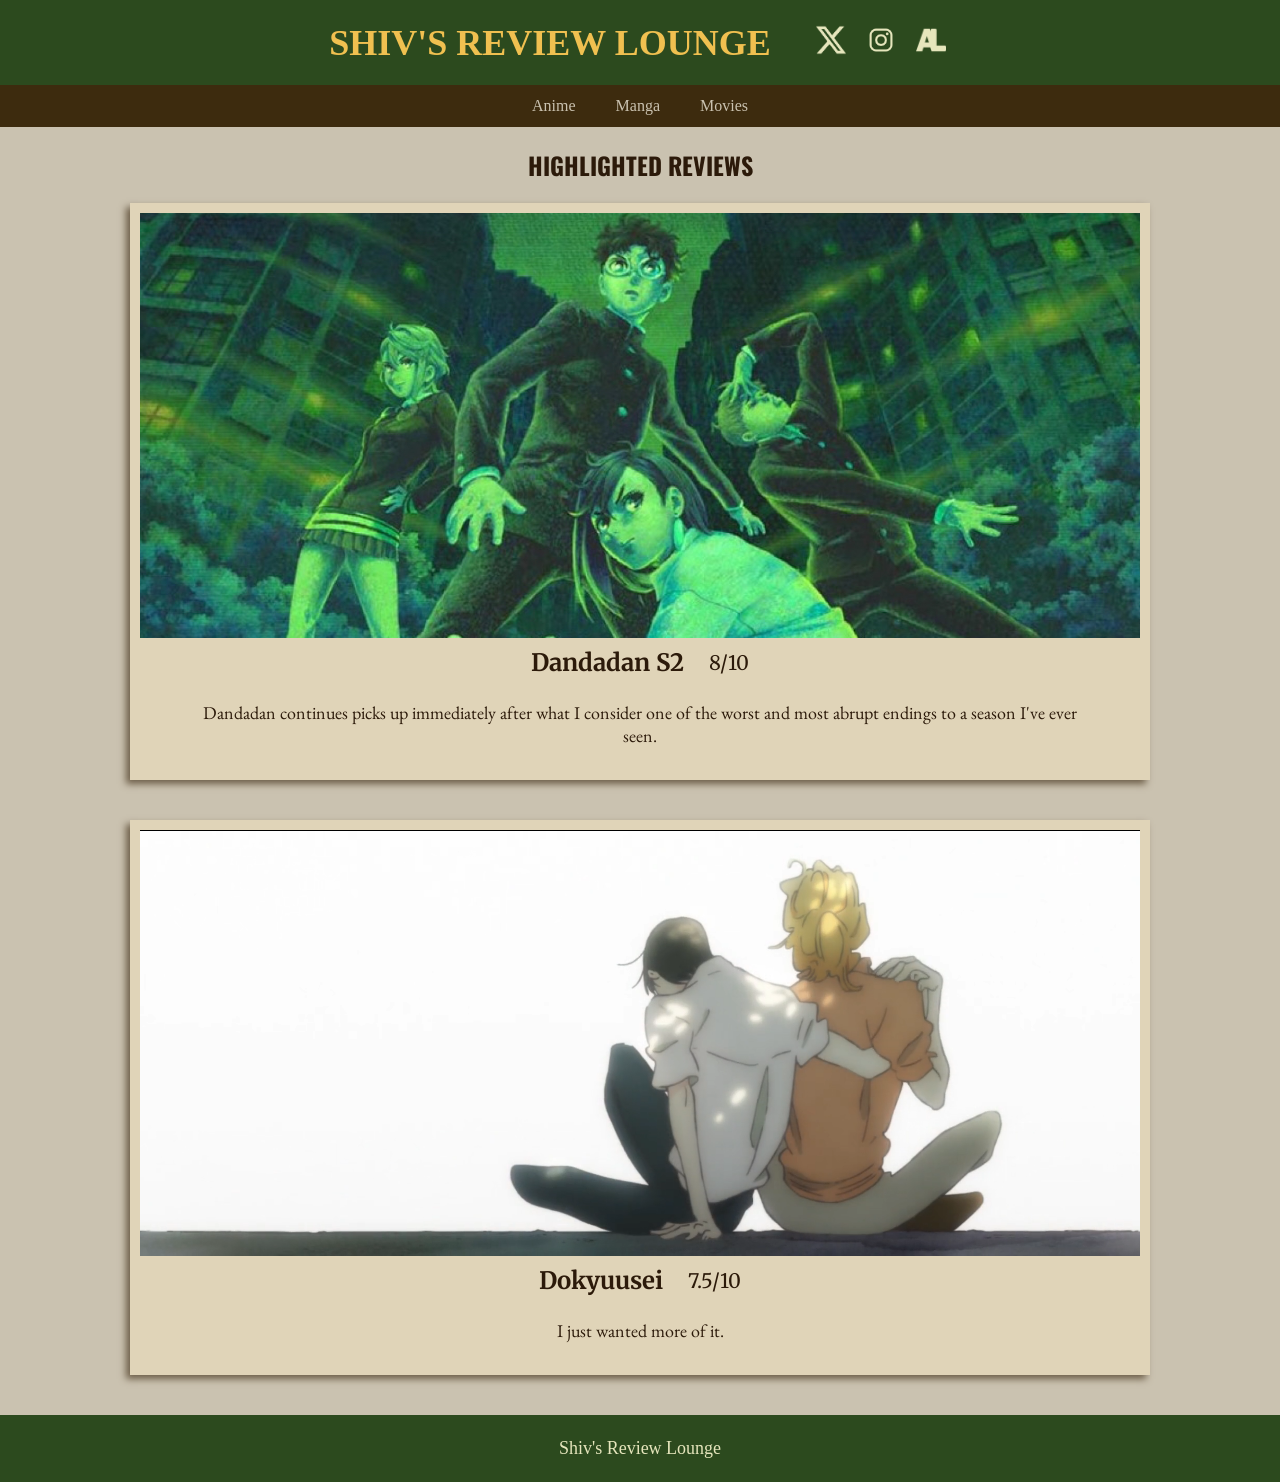
==== index.html @ e3e48439 "removing review-page folder completely" ====
<!DOCTYPE html>
<html lang="en">
    
<head>
    <meta charset="UTF-8">
    <meta name="viewport" content="width=device-width, initial-scale=1.0">
    <title>Shiv's Review Lounge</title>
    <link rel="stylesheet" href="css/style_1.css">
    <link href="https://fonts.googleapis.com/css2?family=Roboto&display=swap" rel="stylesheet">
    <link href="https://fonts.googleapis.com/css2?family=Oswald&display=swap" rel="stylesheet">
    <link href="https://fonts.googleapis.com/css2?family=EB+Garamond&display=swap" rel="stylesheet">
    <link href="https://fonts.googleapis.com/css2?family=Merriweather&display=swap" rel="stylesheet">
</head>

<body>

    <header>
        <h1>SHIV'S REVIEW LOUNGE</h1>
        <div class="social-links">
            <ul>
            <li><a href="https://x.com/s___hiv"><img src="images/twitter.webp" alt="X (Twitter)" width="30" height="30"></a></li>
            <li><a href="https://www.instagram.com/_s_hiv_/"><img src="images/ig_logo.webp" alt="Instagram" width="30" height="30"></a></li>
            <li><a href="https://anilist.co/user/sh1v/"><img src="images/anilist_logo_icon.webp" alt="Anilist" width="30" height="30"></a></li>
            </ul>
        </div>
    </header>


    <nav>
        <ul>
            <li><a href="reviews/anime/">Anime</a></li>
            <li><a href="reviews/manga/">Manga</a></li>
            <li><a href="reviews/movies/">Movies</a></li>
        </ul>
    </nav>


    <main>
    <h2>HIGHLIGHTED REVIEWS</h2>
    <section>

    <article class="review-card">
    <img src="images/ddd_s2_img.png" alt="Dandadan Season 2 cover">
        <div class="review-info">
            <div class="review-header">
                <h2><a href="reviews/anime/dandadan_S2.html">Dandadan S2</a></h2>
                <span class="score">8/10</span>
            </div> 
        <p>Dandadan continues picks up immediately after what I consider one of the worst and most abrupt endings to a season I've ever seen.</p>
        </div>
    </article>

    <article class="review-card">
    <img src="images/Dokyuusei.png" alt="Dokyusei cover">
        <div class="review-info">
            <div class="review-header">
                 <h2><a href="reviews/movies/Dokyuusei.html">Dokyuusei</a></h2>
                  <span class="score">7.5/10</span>
            </div>
        <p>I just wanted more of it.</p>
        </div>
    </article>
    
    </section>
    </main>

    <footer>
        <p>Shiv's Review Lounge </p>
    </footer>


</body>
</html>
---- css/style_1.css ----
:root {
    --bg-color: #cac2b0;
    --text-color: #2c1a0a;
    --accent-ochre: #f0c050;
    --accent-green: #2c4a1e;
    --text-secondary: #6b4226;
    --card-bg: #e0d4b8;
    --heading-bg: #2c4a1e;
    --nav-bg: #3d2b0e;
    --accent-rust: #8b3a1a ;
    --accent-sand: #c4a882;
    --accent-moss: #4a6741;
    --accent-gold: #d4a843;
    --accent-dark-brown: #1a0d05;
    --accent-warm-white: #faf4e8;
    --socials-footer-color: #e5e5bc;
}

body {
    background-color: var(--bg-color);
    color: var(--text-color);
    font-family: Georgia, 'Times New Roman', Times, serif;
    margin: 0;
    padding: 0;
    min-height: 100vh;
    display: flex;
    flex-direction: column;
}

main {
    flex: 1;
}

header {
    background-color: var(--heading-bg);
    padding: 10px;
    display: flex;
    justify-content: center;
    gap: 20px;
    align-items: center;
    font-size: 18px;
}

header h1 {
    color: var(--accent-ochre);
    padding: 10px;
    margin: 0;
    font-family: "Book Antiqua", serif;
}   

header ul {
    display: flex;
    list-style: none;
    gap: 20px;
    padding: 15px;
    margin: 0;
}

header ul img {
    filter: invert(1) sepia(1) saturate(3) brightness(0.9);
}

nav{
    background-color: var(--nav-bg) ;
}

nav ul {
    display: flex;
    list-style: none;
    gap: 20px;
    overflow: hidden;
    margin: 0;
    padding: 0;   
    justify-content: center;
}

nav ul li a {
  display: block;
  color: var(--bg-color);
  text-align: center;
  padding: 12px 10px;
  text-decoration: none;
  
}

nav ul li a:hover {
    background-color: var(--text-secondary);
    color: var(--accent-sand);
}

.review-card {
    background-color: var(--card-bg);
    max-width: 1000px;
    padding: 10px;
    margin : auto ;
    margin-bottom: 40px;
    box-shadow: -4px 4px 7px #6e5f49;
}

.review-header {
    display: flex;
    justify-content: center;
    gap: 25px;
    align-items: center;
    padding: 5px;
}

.score {
    font-family:  "Merriweather";
    font-size: 20px;
}

.review-header h2 {
    margin: 0;
    display: inline;
    font-family: "merriweather", sans-serif;
}

.review-info p {
    padding: 0 50px 5px 50px;
}

main > h2 {

    text-align: center;
    font-family: "oswald", sans-serif;
}

.review-card img {
    width: 100%;
}

section h2 {
    text-decoration: none;
}

section h2 a {
    color: var(--text-color);
    text-decoration: none; 
}

section h2 a:hover {
    color: var(--text-secondary);
}

section p {
    text-align: center;
    font-family:"EB Garamond";
    font-size: 18px;
}

footer {
    background-color: var(--heading-bg);
    color: var(--socials-footer-color);
    padding: 5px;
    text-align: center;
    font-size: 18px;
}


.review-page {
    max-width: 1000px;
    margin: auto;
    padding: 20px;
}


.review-hero-overlay h1 {
    text-align: center;
    font-family: "Oswald", sans-serif;
    font-size: 50px;
    margin-top: 0;
    margin-bottom: 10px;
}

.review-page h2 {
    font-family: "Oswald", sans-serif;
    text-align: center;
}

.review-hero {
    background-size: cover;
    background-position: center;
    margin-bottom: 30px;
    
}

.review-hero-overlay {
    background-color: rgba(0, 0, 0, 0.6);
    padding: 80px 40px;
    text-align: center;
    color: var(--accent-ochre);
}

.review-page p {
    text-align: justify;
}


p.overall-score {
    text-align: center ;
    font-family: "Oswald", sans-serif;
    font-size: 30px;
    margin: 0;
}

table, th, td {
    border: 1px solid;
    vertical-align: middle;
}



td:first-child a {
    color: var(--text-color);
    text-decoration: none;
}

td {
    text-align: center;
    padding: 5px;
    font-family: "Merriweather", sans-serif;
    font-size: 16px;
}

th {
    background-color: var(--accent-sand);
    text-align: center;
    padding: 5px;
}


table {
  border-collapse: collapse;
  width: 80%;
  margin: auto;
  margin-top: 30px;
  border-color: var(--nav-bg);
}

tr:hover {
    background-color: var(--card-bg);
}

.index-page h1 {
    text-align: center;
    font-family: "Oswald", sans-serif;
}
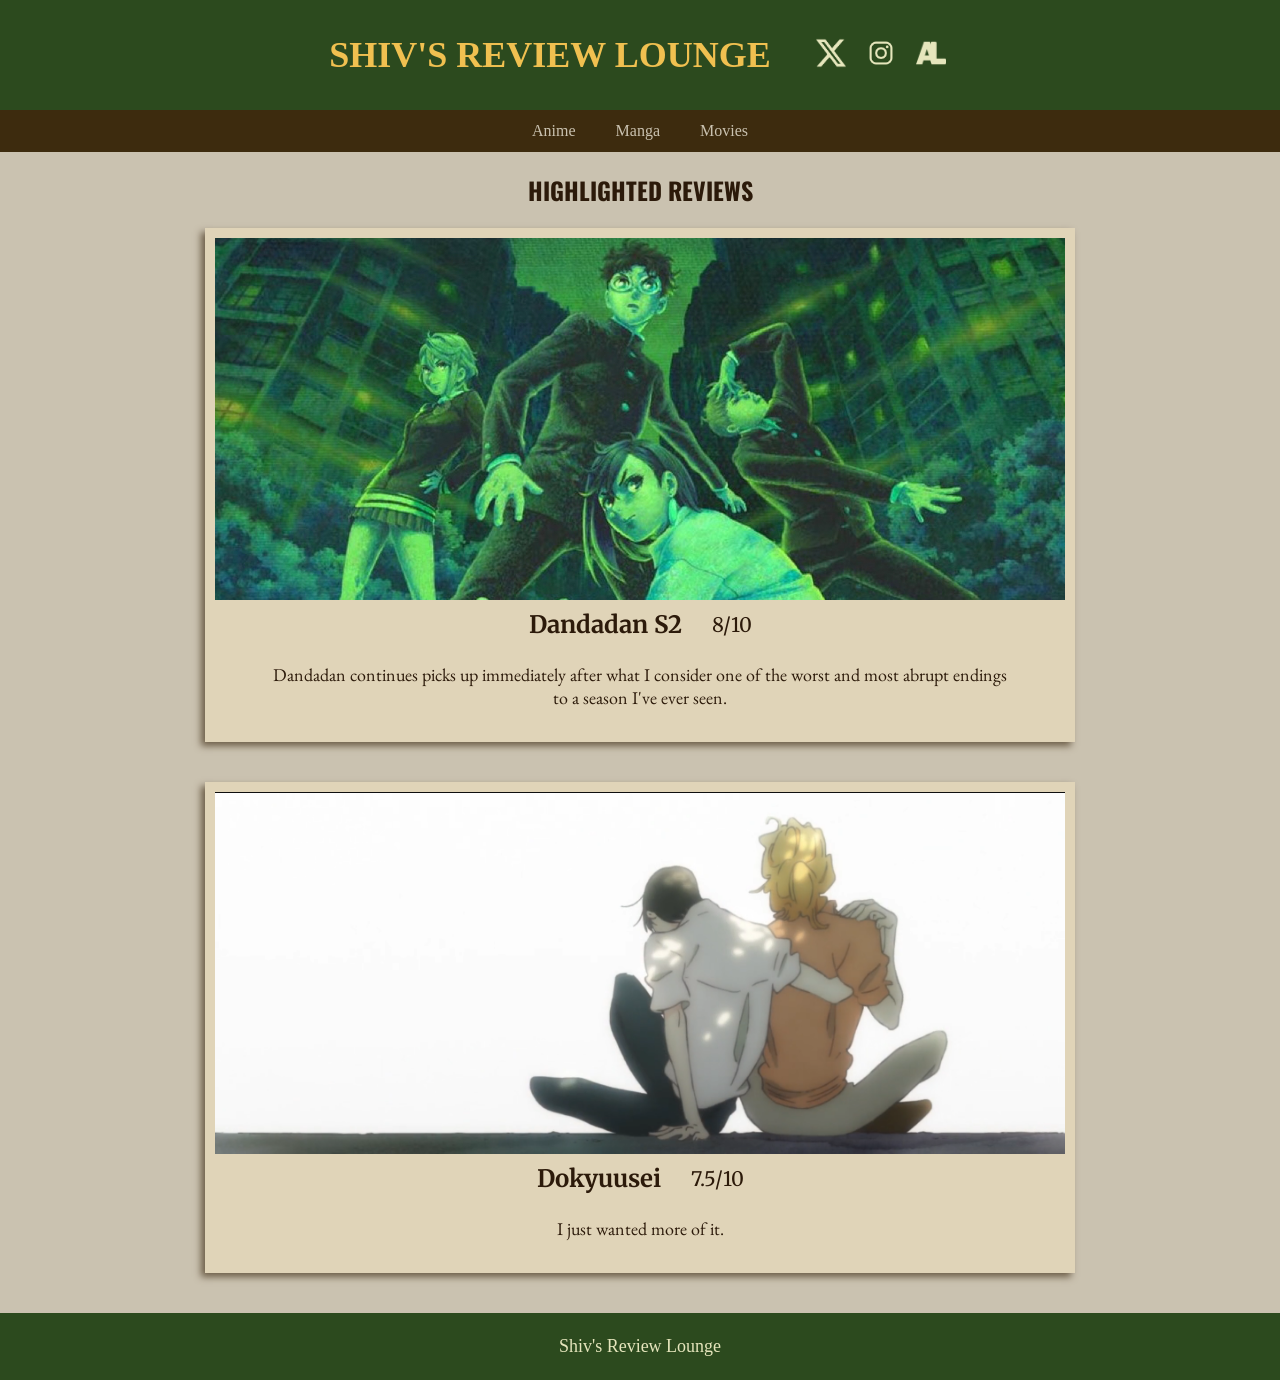
==== commit 51235101: "Fixed main index page location again" ====
--- a/index.html
+++ b/index.html
@@ -15,7 +15,7 @@
 <body>
 
     <header>
-        <h1>SHIV'S REVIEW LOUNGE</h1>
+        <h1><a href="index.html">SHIV'S REVIEW LOUNGE</a></h1>
         <div class="social-links">
             <ul>
             <li><a href="https://x.com/s___hiv"><img src="images/twitter.webp" alt="X (Twitter)" width="30" height="30"></a></li>
--- a/css/style_1.css
+++ b/css/style_1.css
@@ -41,11 +41,12 @@
     font-size: 18px;
 }
 
-header h1 {
+header h1 a {
     color: var(--accent-ochre);
     padding: 10px;
     margin: 0;
     font-family: "Book Antiqua", serif;
+    text-decoration: none;
 }   
 
 header ul {
@@ -90,7 +91,7 @@
 
 .review-card {
     background-color: var(--card-bg);
-    max-width: 1000px;
+    max-width: 850px;
     padding: 10px;
     margin : auto ;
     margin-bottom: 40px;
@@ -100,7 +101,7 @@
 .review-header {
     display: flex;
     justify-content: center;
-    gap: 25px;
+    gap: 30px;
     align-items: center;
     padding: 5px;
 }
@@ -116,6 +117,7 @@
     font-family: "merriweather", sans-serif;
 }
 
+
 .review-info p {
     padding: 0 50px 5px 50px;
 }
@@ -128,6 +130,7 @@
 
 .review-card img {
     width: 100%;
+    
 }
 
 section h2 {
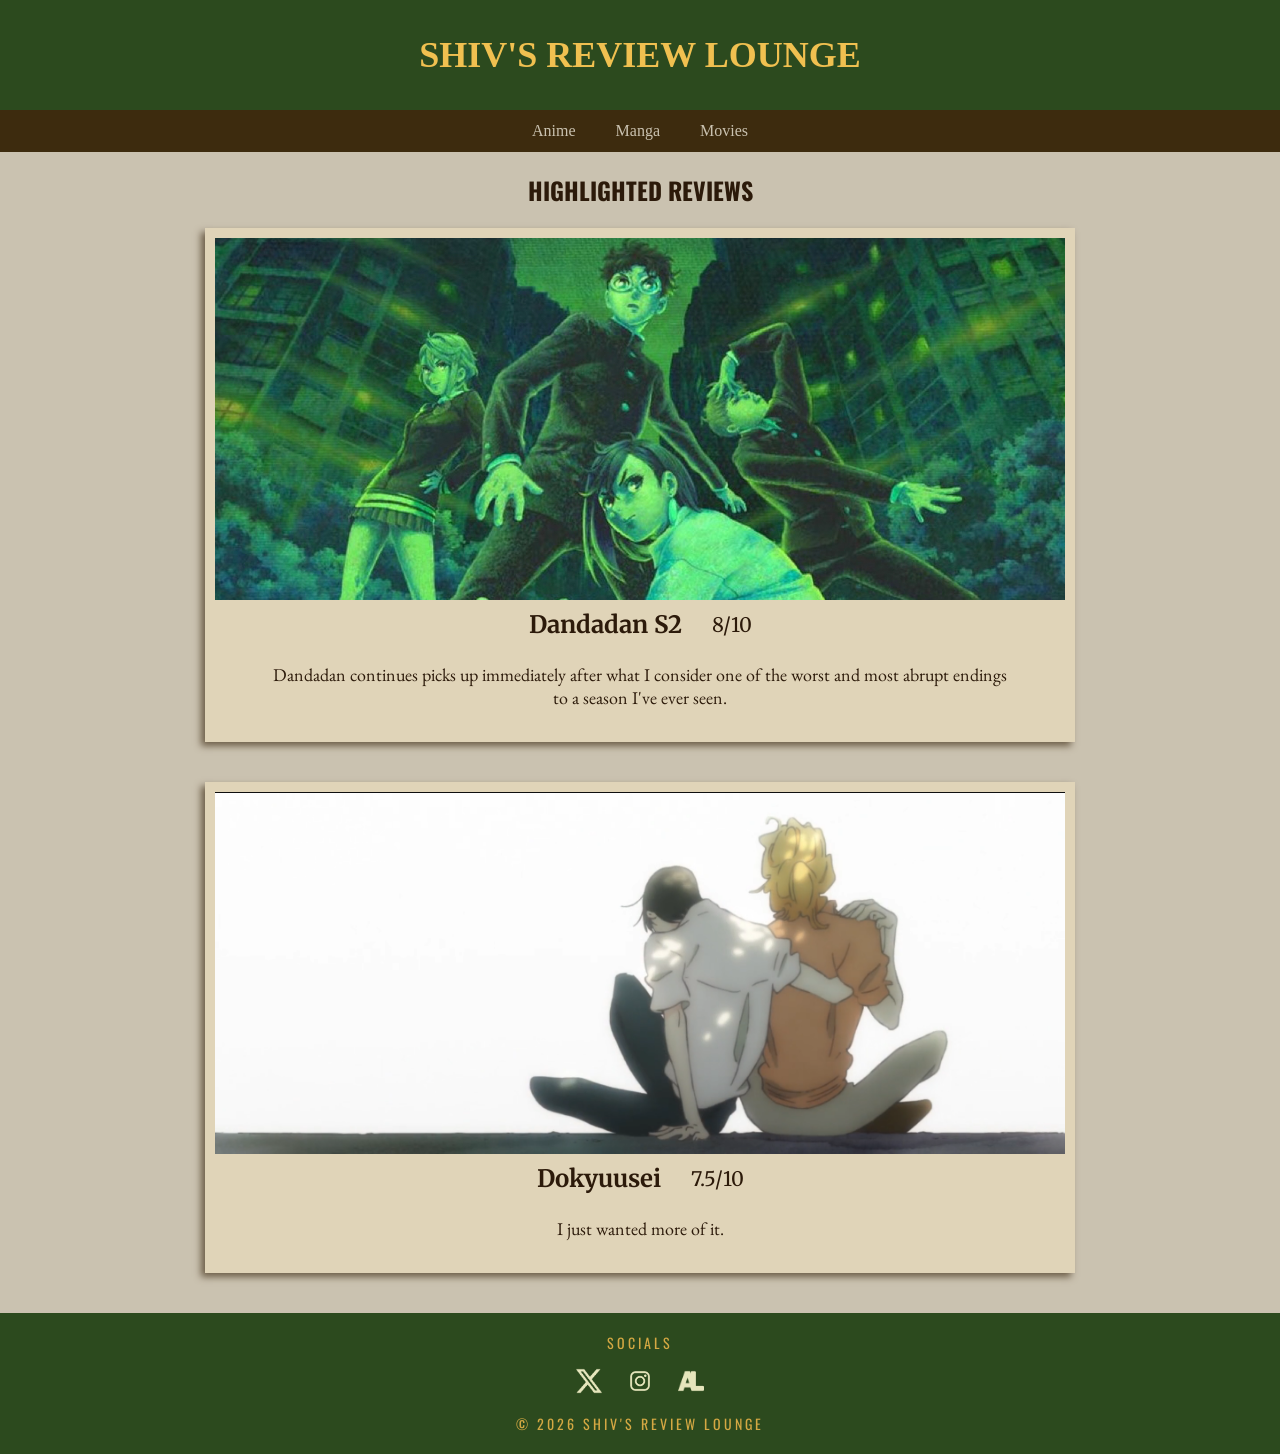
==== commit 11c8a3e1: "Minor changes" ====
--- a/index.html
+++ b/index.html
@@ -10,19 +10,17 @@
     <link href="https://fonts.googleapis.com/css2?family=Oswald&display=swap" rel="stylesheet">
     <link href="https://fonts.googleapis.com/css2?family=EB+Garamond&display=swap" rel="stylesheet">
     <link href="https://fonts.googleapis.com/css2?family=Merriweather&display=swap" rel="stylesheet">
+    <link rel="apple-touch-icon" sizes="180x180" href="images/apple-touch-icon.png">
+    <link rel="icon" type="image/png" sizes="32x32" href="images/favicon-32x32.png">
+    <link rel="icon" type="image/png" sizes="16x16" href="images/favicon-16x16.png">
+    <link rel="manifest" href="images/site.webmanifest">
 </head>
 
 <body>
 
     <header>
         <h1><a href="index.html">SHIV'S REVIEW LOUNGE</a></h1>
-        <div class="social-links">
-            <ul>
-            <li><a href="https://x.com/s___hiv"><img src="images/twitter.webp" alt="X (Twitter)" width="30" height="30"></a></li>
-            <li><a href="https://www.instagram.com/_s_hiv_/"><img src="images/ig_logo.webp" alt="Instagram" width="30" height="30"></a></li>
-            <li><a href="https://anilist.co/user/sh1v/"><img src="images/anilist_logo_icon.webp" alt="Anilist" width="30" height="30"></a></li>
-            </ul>
-        </div>
+
     </header>
 
 
@@ -65,7 +63,15 @@
     </main>
 
     <footer>
-        <p>Shiv's Review Lounge </p>
+        <p>Socials </p>
+            <div class="social-links">
+            <ul>
+            <li><a href="https://x.com/s___hiv"><img src="images/twitter.webp" alt="X (Twitter)" width="30" height="30"></a></li>
+            <li><a href="https://www.instagram.com/_s_hiv_/"><img src="images/ig_logo.webp" alt="Instagram" width="30" height="30"></a></li>
+            <li><a href="https://anilist.co/user/sh1v/"><img src="images/anilist_logo_icon.webp" alt="Anilist" width="30" height="30"></a></li>
+            </ul>
+        <p class="footer-note">&copy; 2026 Shiv's Review Lounge</p>
+        </div>
     </footer>
 
 
--- a/css/style_1.css
+++ b/css/style_1.css
@@ -158,8 +158,36 @@
     padding: 5px;
     text-align: center;
     font-size: 18px;
-}
-
+    
+}
+
+footer ul {
+    display: flex;
+    list-style: none;
+    margin: 0;
+    justify-content: center;
+    gap: 25px;
+    padding: 0;
+}
+
+footer p {
+    font-family: "Oswald", sans-serif;
+    font-size: 14px;
+    letter-spacing: 3px;
+    text-transform: uppercase;
+    color: var(--accent-gold);
+    margin-bottom: 15px;
+}
+
+footer ul img {
+    filter: invert(1) sepia(1) saturate(3) brightness(0.9);
+    width: 26px;
+    height: 26px;
+}
+
+footer ul:hover img {
+    transform: scale(1.05);
+}
 
 .review-page {
     max-width: 1000px;
